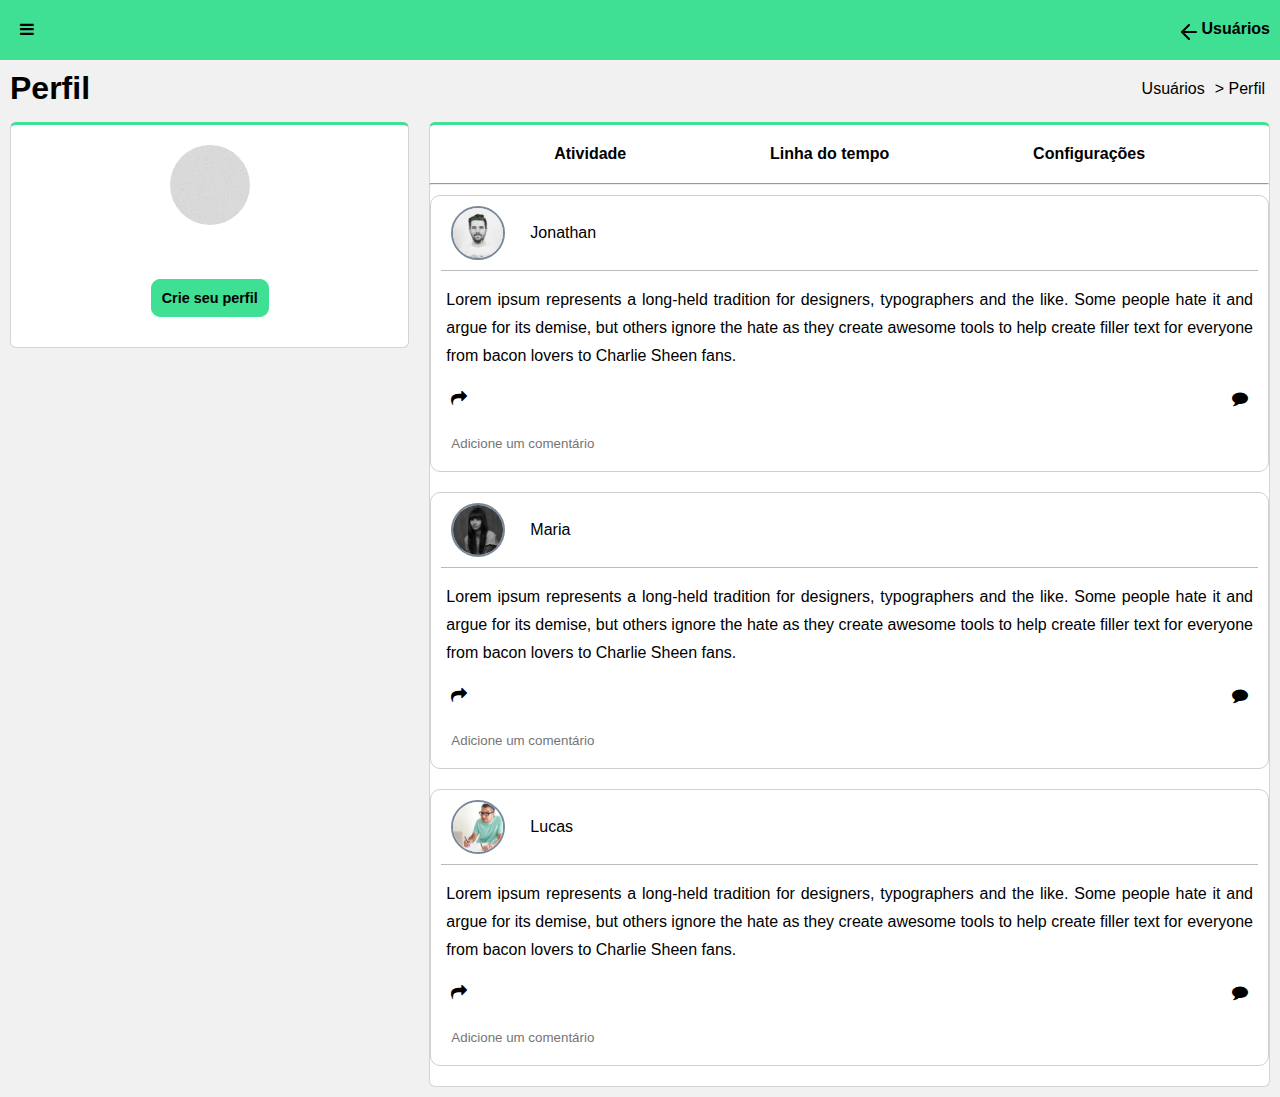
==== profile.html @ 114bc705 "profile" ====
<!DOCTYPE html>
<html lang="en">
    <head>
        <meta charset="UTF-8">
        <meta name="viewport" content="width=device-width, initial-scale=1.0">
        <title>Perfil</title>
        <link rel="stylesheet" href="styles/home.css">
        <link rel="stylesheet" href="styles/profile.css">
        <link rel="stylesheet" href="styles/responsive-profile.css">
        <link href="https://stackpath.bootstrapcdn.com/font-awesome/4.7.0/css/font-awesome.min.css" rel="stylesheet" integrity="sha384-wvfXpqpZZVQGK6TAh5PVlGOfQNHSoD2xbE+QkPxCAFlNEevoEH3Sl0sibVcOQVnN" crossorigin="anonymous">
        <link href="https://fonts.googleapis.com/css2?family=Fondamento&display=swap" rel="stylesheet">
    </head>
    <body>
        <div class="backdrop"></div>
        <header class="header">
            <div class="menu-content">
                <div class="icon-menu">
                    <i class="fa fa-bars"></i>
                </div>
                <div class="menu">
                    <div class="icon-users">
                        <i class="fa fa-users"></i>
                        <a href="index.html">Usuários</a>
                    </div>
                </div>
            </div>

            <div class="home">
                <a href="index.html">
                    <span></span>Usuários</a>
            </div>
        </header>
        <div class="title">
            <h1>Perfil</h1>
            <div id="breadcrumb">
                <p>Usuários</p>
                <p>> Perfil</p>
            </div>
        </div>
        <div class="content">
            <div class="profile">
                <div class="contentProfile">
                    <ul class="listProfile">
                        <li id="nameSettings">
                            <img src="/img/boxed-bg.jpg" alt="" class="profileImg">
                            <p><a href="#" id="btn-register">Crie seu perfil</a></p>
                        </li>
                        
                    </ul>
                </div>

            </div>
            <div class="content-timeline">
                <ul class="timeline">
                    <li id="activity">Atividade</li>
                    <li id="timeline">Linha do tempo</li>
                    <li id="settings">Configurações</li>
                </ul>
                <hr>
                <div class="pub-timeline">
                    <div class="pub activity-pub"></div>
                    <div class="pub timeline-pub">
                        <p class="registerNews">Cadastre-se para ver novas notificações</p>
                    </div>
                    <div class="pub settings-pub success">
                        <form action="" id="form-user-settings">
                            <div class="formSuccessAboutMe">
                                <h1>Novo perfil</h1>
                                <div class="form-group">
                                    <label for="name">Nome</label>
                                    <input type="text" name="name" id="name" placeholder="Nome" required="required">
                                </div>
                                <div class="form-group">
                                    <label for="email">Email</label>
                                    <input type="email" name="email" id="email" placeholder="Email" required="required">
                                </div>
                                <div class="form-group">
                                    <label for="experience">Experiência</label>
                                    <input type="text" name="experience" id="experience" placeholder="Experiência" required="required">
                                </div>
                                <div class="form-group">
                                    <img src="/img/boxed-bg.jpg" alt="" class="photo" style="width:200px; height: 200px; margin-bottom:10px;">
                                    <input type="file" name="photo" id="photo">
                                </div>
                                <div class="form-group">
                                    <label for="password">Crie uma senha</label>
                                    <input type="password" name="password" id="password" required="required">
                                </div>
                                <input type="checkbox" name="agree" id="agree" required="required">
                                Eu concordo com os termos e condições
                                <div class="form-group">
                                    <button type="submit" id="btn-updateAboutMe">Enviar</button>
                                </div>
                            </div>
                        </form>
                    </div>
                    <div class="pub settings-pub update">
                        <p class="registerNews">Cadastre-se para ver as configurações</p>
                    </div>
                </div>
            </div>
        </div>
        <script src="models/Profile.js"></script>
        <script src="controllers/ProfileController.js"></script>
        <script src="profile.js"></script>
    </body>
</html>
---- styles/home.css ----
* {
    margin: 0;
    padding: 0;
}
h1, p, a {
    font-family: 'Gill Sans', 'Gill Sans MT', Calibri, 'Trebuchet MS', sans-serif;
    text-decoration: none;
    color: black;
    outline: none;
}
body {
    background-color: rgb(241, 241, 241);
}
.content {
    display: flex;
}
.menu {
    width: 250px;
    background-color: rgb(65, 78, 78);
}
.content.users {
    flex: 1;
}
.header {
    height: 60px;
    width: 100%;
}
.header-users {
    height: 60px;
    background-color: rgb(63, 223, 148);
    display: flex;
    justify-content: space-between;
    align-items: center;
}
.icon-menu, .icon-user{
    cursor: pointer;
}
.icon-menu {
    margin-left: 10px;
}
.icon-user {
    margin-right: 10px;
    display: flex;
    align-items: center;
}
.icon-user img {
    margin-right: 5px;
    width: 30px;
    height: 30px;
    border-radius: 100%;
}
.icon-user-menu{
    display: flex;
    align-items: center;
    height: 80px;
    margin: 10px;
}
.icon-user-menu img {
    width: 40px;
    height: 40px;
    border-radius: 100%;
    margin-right: 15px;
}
.text-user {
    display: flex;
    flex-direction: column;
}
.text-user a {
    padding: 4px;
}
.title-menu {
    background-color: rgb(40, 48, 48);
    font-size: 0.5rem;
    text-transform: uppercase;
}
.title-menu h1 {
    padding: 10px;
}
.text-menu p {
    padding-top: 10px;
    padding-bottom: 10px;
}
.text-menu span {
    margin: 10px;
}
.text-menu-users {
    border-left: 5px solid rgb(39, 189, 89);
    cursor: pointer;
}
.text-menu-users:hover {
    border-left: 5px solid rgb(137, 224, 166);
}
section {
    width: 95%;
    margin: 10px auto;
}
.content-header {
    display: flex;
    justify-content: space-between;
}
.title-content-header h1 small {
    margin-left: 15px;
    color: rgb(89, 92, 95);
    font-family: Verdana, Geneva, Tahoma, sans-serif;
    font-size: 0.8rem;
}
.breadcrumb {
    margin-top: 5px;
    display: flex;
    list-style: none;
    align-items: center;
    font-size: 0.8rem;
}
.breadcrumb li {
    padding: 5px;
}
.breadcrumb li.active {
    color: rgb(89, 92, 95);
}
.content-container {
    display: flex;
    margin-top: 20px;
}
.table {
    flex: 2;
    background-color: rgb(255,255,255);
    margin-bottom: 20px;
    border-bottom: 2px solid rgb(209, 209, 209);
    font-family: 'Open Sans Condensed', sans-serif;
}
.table caption {
    font-size: 1.3rem;
    text-align: left;
    background-color: white;
    padding: 10px;
    border-radius: 5px 5px 0 0;
    font-family: Verdana, Geneva, Tahoma, sans-serif;
    border-top: 2px solid rgb(209, 209, 209);
}
.aside-right {
    flex: 1;
    margin-left: 20px;
}
.info {
    list-style: none;
    display: flex;
    justify-content: space-between;
}
.info li {
    width: 50%;
    height: 90px;
    border: none;
    cursor: default;
    border-radius: 6px;
}
#new-users {
    background-color: rgb(50, 50, 177);
    margin-right: 5px;
}
#new-users:hover {
    background-color: rgb(72, 72, 197);
}
#n-admins {
    background-color: rgb(230, 113, 18);
}
#n-admins:hover {
    background-color: rgb(241, 129, 36);
}
#new-users, #n-admins {
    display: flex;
    flex-direction: column;
    justify-content: center;
    align-items: center;
    font-size: 0.875rem;
    font-weight: 600;
}
#n-new-users, #n-new-admins{
    font-family: 'Segoe UI', Tahoma, Geneva, Verdana, sans-serif;
    font-weight: 700;
    font-size: 2.5rem;
    color: white;
}
.register {
    background-color: rgb(255,255,255);
    margin-top: 20px;
    border-top: 3px solid rgb(72, 72, 197);
    border-radius: 3px 3px 0 0;
}
.register label {
    font-size: 0.9rem;
    color: rgb(49, 56, 61);
    font-family: Verdana, Geneva, Tahoma, sans-serif;
    margin-bottom: 5px;
}
.form-group, .checkbox {
    display: flex;
    flex-direction: column;
    margin: 30px 15px 30px 15px;
}
.form-group input, .form-group select, .form-group radio, #btn-submit{
    padding: 10px;
    outline: none;
    border: 1px solid rgb(174, 182, 190);
    border-radius: 4px;
}
#inputPhoto {
    border: none;
}
#btn-submit {
    padding: 10px;
    background-color: rgb(50, 50, 177);
    border: 1px solid rgb(13, 24, 36);
    width: 100px;
}
#btn-submit:hover {
    background-color: rgb(92, 92, 204);
    cursor: pointer;
}
.register h1 {
    font-family: 'Open Sans Condensed', sans-serif;
    padding: 10px;
    color: royalblue;
    font-weight: 800;
}
/*====table users=====*/
.img-circle {
    width: 50px;
    height: 50px;
    border-radius: 100%;
}
#table-users {
    text-align: center;
    font-family: Verdana, Geneva, Tahoma, sans-serif;
}
.line {
    border: 2px solid rgb(194, 194, 194);
    border-radius: 8px;
    background-color: rgb(236, 245, 242);
    margin: 15px;
}
#table-users tr li {
    padding: 10px;
    display: block;
}
.btn {
    border: none;
    outline: none;
    border-radius: 2px;
    color: white;
    cursor: pointer;
    width: 35px;
    height: 35px;
    margin: 5px;
}

.btn-primary {
    background-color: rgb(92, 92, 204);
    border: 1px solid rgb(92, 92, 204);
}
.btn-primary:hover, .btn-danger:hover {
    border: 1px solid rgb(59, 59, 59);
}
.btn-danger {
    border: 1px solid red;
    background-color: red;
}
/*====================*/
.has-error input {
    border: 1px solid red;
}
.has-error label {
    color: red;
}
.btn-default {
    background-color: lightslategray;
    padding: 10px;
    border: 1px solid rgb(13, 24, 36);
    border-radius: 5px;
    width: 100px;
    margin-top: 10px;
}
.photo {
    max-height: 128px;
    max-width: 128px;
}
---- styles/profile.css ----
* {
    margin: 0;
    padding: 0;
}
p, a {
    font-family: 'Gill Sans', 'Gill Sans MT', Calibri, 'Trebuchet MS', sans-serif;
    text-decoration: none;
    color: black;
}
body, .profile{
    background-color: rgb(241, 241, 241);
}
.menu {
    position: fixed;
    left: -80vh;
    top: 0;
    height: 100vh;
    z-index: 2;
    transition: 200ms left linear;
}
.icon-users {
    display: flex;
    margin: 30px 10px 0 10px;
}
.icon-users a {
    margin-left: 10px;
}
.open {
    left: 0;
}
.backdrop.open {
    background-color: rgba(0,0,0,.8);
    position: fixed;
    width: 100%;
    height: 100vh;
    z-index: 1;
    top: 0;
    left: 0;
    transition: 400ms;
}
header {
    height: 60px;
    width: 100%;
    height: 60px;
    background-color: rgb(63, 223, 148);
    display: flex;
    align-items: center;
    justify-content: space-between;
}
header i {
    margin-left: 10px;
    cursor: pointer;
}
header a {
    display: flex;
    font-weight: 700;
    margin-right: 10px;
}
header a span {
    width: 20px;
    height: 20px;
    margin-right: 5px;
    background-image: url('/img/arrow-left.svg');
}
.content {
    display: flex;
}
.title {
    margin: 10px 10px 5px 10px; 
    display: flex;
    justify-content: space-between;
    font-family: Verdana, Geneva, Tahoma, sans-serif;
}
#breadcrumb {
    display: flex;
    align-items: center;
}
#breadcrumb p {
    padding: 5px;
}
.profile {
    flex: 1;
}
.content-timeline {
    flex: 2;
}
.about, .content-timeline {
    border-top: 5px solid rgb(128, 180, 240);
}
.contentProfile, .about, .content-timeline  {
    background-color: white;
    margin: 10px;
    border-radius: 6px;
    border: 1px solid rgb(212, 212, 212);
    border-top: 3px solid rgb(63, 223, 148);
}
.contentProfile .listProfile {
    display: flex;
    flex-direction: column;
    justify-content: center;
    align-items: center;
    list-style: none;
}
.contentProfile .listProfile .profileImg {
    width: 80px;
    height: 80px;
    border-radius: 100%;
    margin: 20px;
}
.contentProfile .listProfile #nameSettings {
    text-align: center;
}
.contentProfile .listProfile li a {
    padding: 10px;
}
.contentProfile .listInfo {
    list-style: none;
    width: 90%;
    text-align: center;
    margin-bottom: 10px;
}
.contentProfile .listInfo li {
    padding: 20px;
}
.listInfo div {
    display: flex;
    justify-content: space-between;
}
.listInfo li {
    font-family: 'Abel', sans-serif;
    font-size: 0.9rem;
}
.about h1 {
    font-family: 'Fondamento', cursive;
}
.about {
    margin-top: 30px;
}
.about h1 {
    margin: 20px 10px 10px 10px;
    color: rgb(42, 156, 90);
    border-bottom: 1px solid lightslategrey;
}
.aboutMe {
    display: flex;
    flex-direction: column;
    list-style: none;
    width: 100%;
}
.aboutMe li {
    padding: 10px;
    margin-bottom: 15px;
}
.aboutMe li h4 {
    font-family: 'Gill Sans', 'Gill Sans MT', Calibri, 'Trebuchet MS', sans-serif;
    margin-bottom: 5px;
}
.timeline {
    display: flex;
    list-style: none;
    justify-content: space-evenly;
    align-items: center;
    background-color: white;
    text-align: center;
    border-radius: 6px 6px 0 0;
}
.timeline li {
    padding: 10px;
    cursor: pointer;
    font-family: 'Gill Sans', 'Gill Sans MT', Calibri, 'Trebuchet MS', sans-serif;
    margin: 10px;
    font-weight: 800;
}
.timeline li:hover {
    color: rgb(250, 250, 250);
    background-color: rgb(55, 207, 118);
    border-radius: 7px;
}
/*========================*/
.pub {
    width: 100%;
    display: block;
    margin-top: 10px;
}
.pub h1 {
    font-family: 'Open Sans Condensed', sans-serif;
    font-size: 1.2rem;
    color: royalblue;
    font-weight: 600;
    margin: 20px;
}
/*===activity====*/
.activity-pub {
    display: block;
}
#activity-users {
    border: 1px solid rgb(207, 207, 207);
    margin-bottom: 20px;
    border-radius: 10px;    
}
.activity-pub input {
    width: 85%;
    padding: 10px;
    margin: 0 10px 10px 10px;
    outline: none;
    border: none;
}
#profile-head {
    display: flex;
    align-items: center;
    margin: 0 10px 10px 10px;
    border-bottom: 1px solid rgb(187, 187, 187);
}
.img-circle {
    width: 50px;
    height: 50px;
    border-radius: 100%;
    border: 2px solid lightslategray;
    margin: 10px;
}
.activity-pub p {
    text-align: justify;
    margin: 15px;
    line-height: 28px;
}
#icons-activity {
    margin: 20px;
    display: flex;
    justify-content: space-between;
}
#icons-activity i {
    padding: 5;
}
/*===timeline====*/
.timeline-pub {
    margin-left: 5px;
    display: none;
}
.registerNews {
    text-align: center;
    color: rgb(56, 56, 212);
    font-weight: 600;
}
.email, .request, .comment {
    margin: 20px;
    background-color: rgb(235, 235, 235);
    border: 1px solid lightsteelblue;
}
#email-text {
    text-align: justify;
    margin: 20px;
}
.email-head {
    display: flex;
    justify-content: space-between;
    padding: 10px;
    border-bottom: 1px solid lightslategrey;
}
#btn-readMore, #btn-deleteEmail {
    padding: 6px;
    border: none;
    outline: none;
    cursor: pointer;
    border-radius: 4px;
}
#btn-readMore:hover, #btn-deleteEmail:hover {
    background-color: rgb(184, 184, 184);
    color: rgb(37, 37, 37);
    border: 1px solid black;
}
.buttons {
    margin: 20px;
}
#btn-readMore {
    background-color: rgb(56, 56, 212);
    border: 1px solid rgb(56, 56, 212);
}
#btn-deleteEmail {
    background-color: rgb(185, 25, 25);
    border: 1px solid rgb(185, 25, 25);
}
.request {
    display: flex;
    align-items: center;
}
.request img {
    width: 60px;
    height: 60px;
    border-radius: 100%;
    margin: 20px;
    border: 2px solid gray;
}
/*===settings====*/
#btn-register {
    background-color: rgb(63, 223, 148);
    border: 1px solid rgb(63, 223, 148);
    font-size: 0.9rem;
    padding: 10px;
    margin: 30px;
    display: block;
    border-radius: 9px;
    font-family: Verdana, Geneva, Tahoma, sans-serif;
    font-weight: 800;
}
#btn-register:active {
    background-color: rgb(71, 245, 164);
}
.settings-pub {
    display: none;
}
.settings-pub form {
    display: flex;
    flex-direction: column;
    justify-content: center;
    width: 90%;
    align-items: center;
}
.settings-pub form input[type=checkbox] {
    margin-left: 20px;
}
.settings-pub .form-group {
    margin: 20px;
}
.settings-pub .form-group input {
    width: 100%;
    padding: 12px;
    border: 1px solid rgb(170, 170, 170);
    outline: none;
    border-radius: 3px;
}
.settings-pub .form-group input:hover, .settings-pub .form-group input:focus {
    border: 1px solid rgb(44, 170, 97);
}
#btn-updateAboutMe {
    padding: 10px;
    border: 1px solid rgb(36, 121, 85);
    outline: none;
    border-radius: 5px;
    background-color: rgb(63, 223, 148);
    cursor: pointer;
}
#comment-content {
    margin: 20px;
}
#comment-head {
    padding: 10px;
    display: flex;
    justify-content: space-between;
    align-items: center;
    border-bottom: 1px solid gray;
}
.comment button {
    margin: 0 20px 20px 20px;
    padding: 10px;
    border: 1px solid rgb(209, 149, 93);
    background-color: rgb(212, 209, 24);
    outline: none;
    cursor: pointer;
    border-radius: 5px;
}
---- styles/responsive-profile.css ----
@media screen and (max-width:800px) {
    .content {
        display: flex;
        flex-direction: column;
    }
    .timeline {
        margin-top: 10px;
    }
}
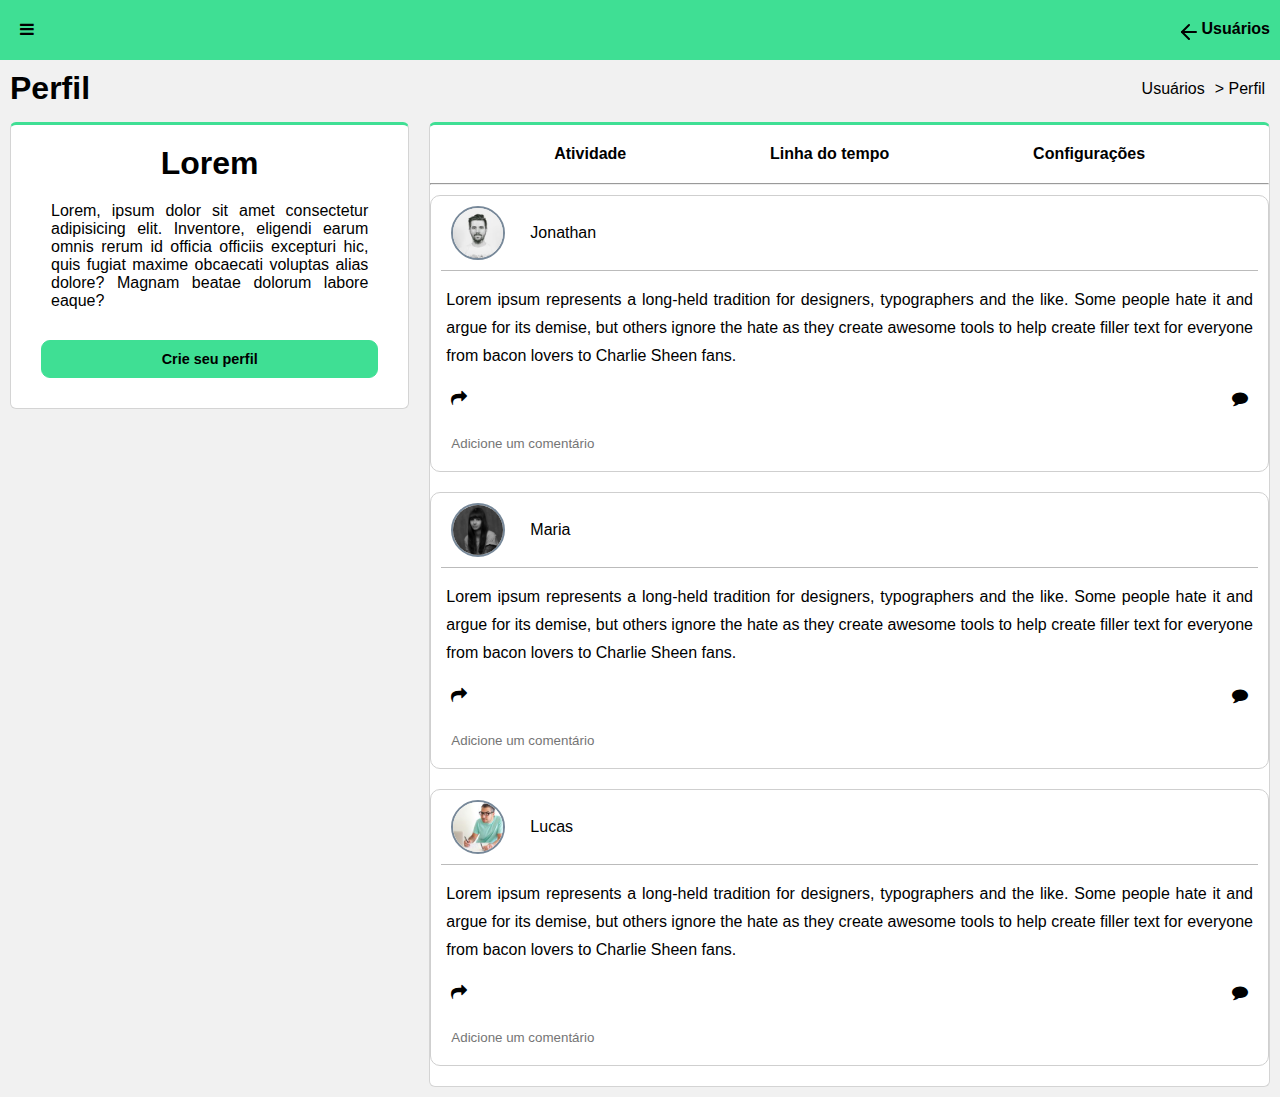
==== commit bdb921af: "profile" ====
--- a/profile.html
+++ b/profile.html
@@ -42,10 +42,15 @@
                 <div class="contentProfile">
                     <ul class="listProfile">
                         <li id="nameSettings">
-                            <img src="/img/boxed-bg.jpg" alt="" class="profileImg">
-                            <p><a href="#" id="btn-register">Crie seu perfil</a></p>
+                            <div id="description">
+                                <h1>Lorem</h1>
+                                <p>Lorem, ipsum dolor sit amet consectetur adipisicing elit. Inventore, eligendi earum omnis rerum id officia officiis excepturi hic, quis fugiat maxime obcaecati voluptas alias dolore? Magnam beatae dolorum labore eaque?</p>
+                            </div>
+                            <p>
+                                <a href="#" id="btn-register">Crie seu perfil</a>
+                            </p>
                         </li>
-                        
+
                     </ul>
                 </div>
 
--- a/styles/profile.css
+++ b/styles/profile.css
@@ -84,6 +84,12 @@
 .content-timeline {
     flex: 2;
 }
+#description, #description p {
+    margin: 20px;
+}
+#description p {
+    text-align: justify;
+}
 .about, .content-timeline {
     border-top: 5px solid rgb(128, 180, 240);
 }
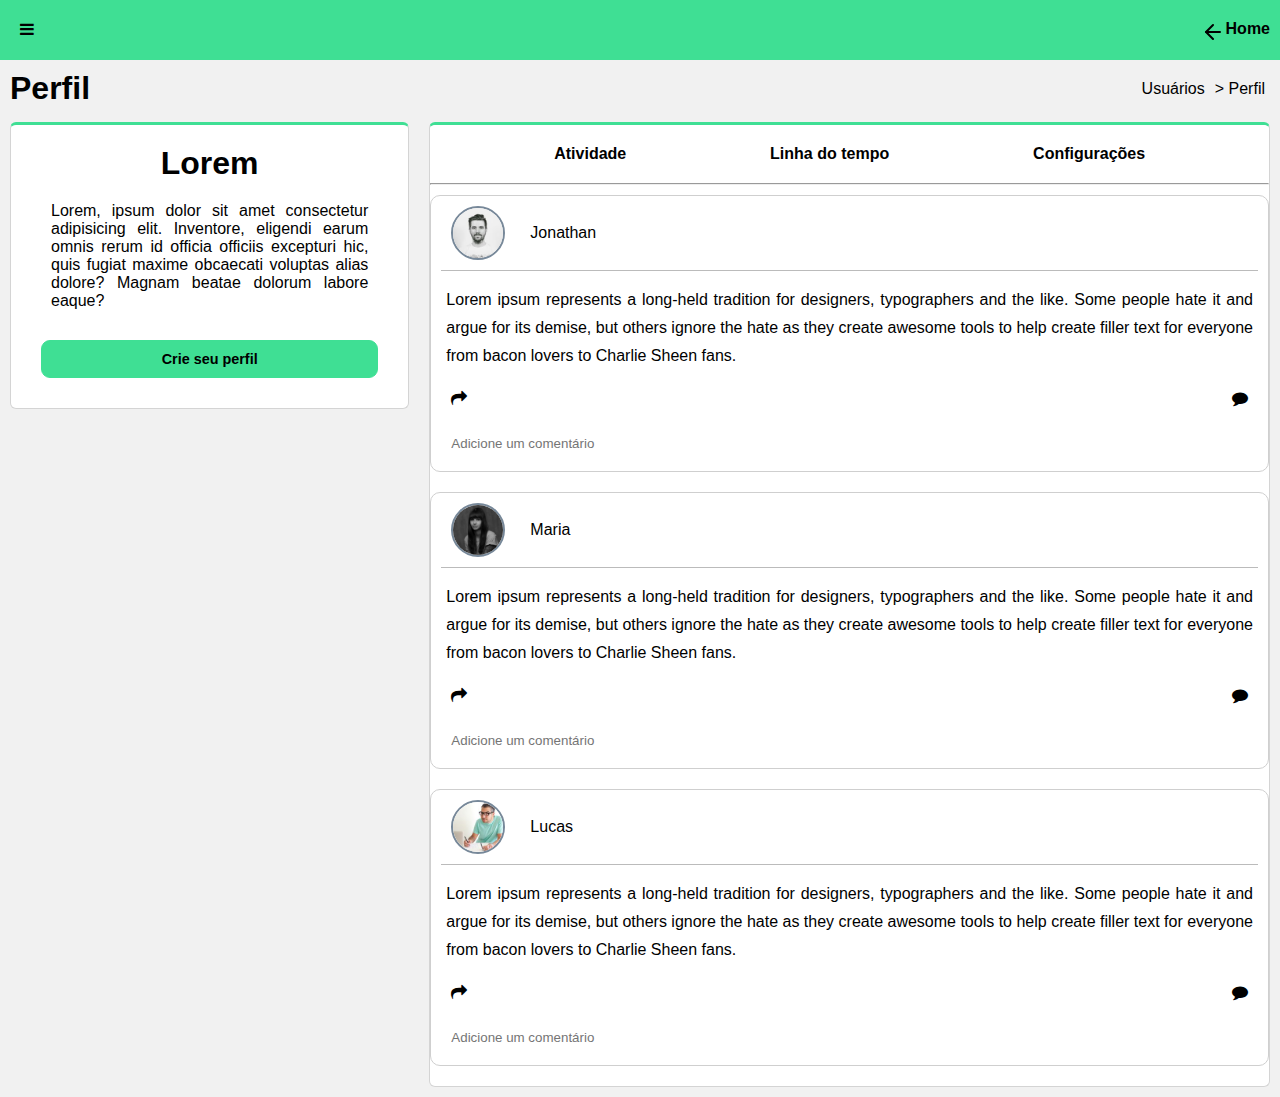
==== commit 36adb60b: "profile" ====
--- a/profile.html
+++ b/profile.html
@@ -27,7 +27,7 @@
 
             <div class="home">
                 <a href="index.html">
-                    <span></span>Usuários</a>
+                    <span></span>Home</a>
             </div>
         </header>
         <div class="title">
@@ -91,8 +91,7 @@
                                     <label for="password">Crie uma senha</label>
                                     <input type="password" name="password" id="password" required="required">
                                 </div>
-                                <input type="checkbox" name="agree" id="agree" required="required">
-                                Eu concordo com os termos e condições
+                                <input type="checkbox" name="agree" id="agree" required="required"><label for="agree">Eu concordo com os <b>termos e condições</b></label>
                                 <div class="form-group">
                                     <button type="submit" id="btn-updateAboutMe">Enviar</button>
                                 </div>
@@ -105,6 +104,7 @@
                 </div>
             </div>
         </div>
+        <script src="classes/Utils.js"></script>
         <script src="models/Profile.js"></script>
         <script src="controllers/ProfileController.js"></script>
         <script src="profile.js"></script>
--- a/styles/profile.css
+++ b/styles/profile.css
@@ -224,6 +224,9 @@
     border: 2px solid lightslategray;
     margin: 10px;
 }
+#profile-head img, #profile-head p, #icons-activity i {
+    cursor: pointer;
+}
 .activity-pub p {
     text-align: justify;
     margin: 15px;
@@ -337,13 +340,20 @@
 .settings-pub .form-group input:hover, .settings-pub .form-group input:focus {
     border: 1px solid rgb(44, 170, 97);
 }
+#btn-updateAboutMe, .btn-cancel {
+    padding: 10px;
+    outline: none;
+    border-radius: 5px;
+    cursor: pointer;
+}
+.btn-cancel {
+    border: 1px solid rgb(144, 144, 144);
+    background-color: rgb(195, 195, 195);
+    margin-top: 20px;
+}
 #btn-updateAboutMe {
-    padding: 10px;
     border: 1px solid rgb(36, 121, 85);
-    outline: none;
-    border-radius: 5px;
     background-color: rgb(63, 223, 148);
-    cursor: pointer;
 }
 #comment-content {
     margin: 20px;
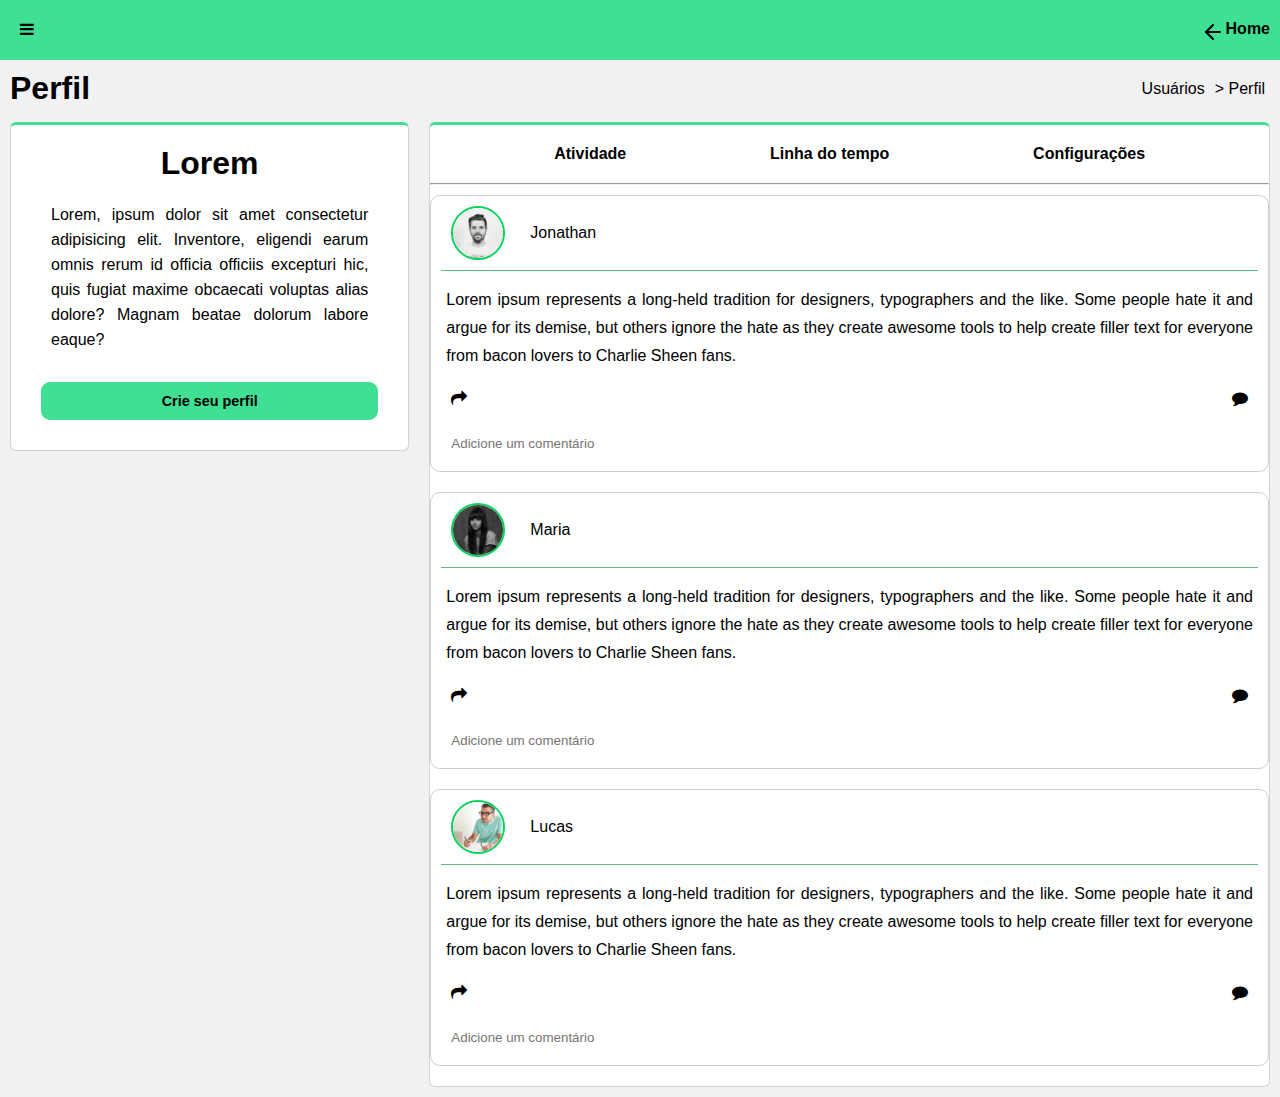
==== commit 61fa1ecf: "localStorage" ====
--- a/profile.html
+++ b/profile.html
@@ -11,6 +11,7 @@
         <link href="https://fonts.googleapis.com/css2?family=Fondamento&display=swap" rel="stylesheet">
     </head>
     <body>
+        <div id="editedProfile"></div>
         <div class="backdrop"></div>
         <header class="header">
             <div class="menu-content">
@@ -68,7 +69,7 @@
                         <p class="registerNews">Cadastre-se para ver novas notificações</p>
                     </div>
                     <div class="pub settings-pub success">
-                        <form action="" id="form-user-settings">
+                        <form action="index.html" method="GET" id="form-user-settings">
                             <div class="formSuccessAboutMe">
                                 <h1>Novo perfil</h1>
                                 <div class="form-group">
--- a/styles/profile.css
+++ b/styles/profile.css
@@ -89,6 +89,7 @@
 }
 #description p {
     text-align: justify;
+    line-height: 25px;
 }
 .about, .content-timeline {
     border-top: 5px solid rgb(128, 180, 240);
@@ -215,13 +216,13 @@
     display: flex;
     align-items: center;
     margin: 0 10px 10px 10px;
-    border-bottom: 1px solid rgb(187, 187, 187);
+    border-bottom: 0.5px solid rgb(96, 189, 135);
 }
 .img-circle {
     width: 50px;
     height: 50px;
     border-radius: 100%;
-    border: 2px solid lightslategray;
+    border: 2px solid rgb(1, 212, 89);
     margin: 10px;
 }
 #profile-head img, #profile-head p, #icons-activity i {
@@ -231,6 +232,7 @@
     text-align: justify;
     margin: 15px;
     line-height: 28px;
+    font-family: 'Segoe UI', Tahoma, Geneva, Verdana, sans-serif;
 }
 #icons-activity {
     margin: 20px;
@@ -249,6 +251,7 @@
     text-align: center;
     color: rgb(56, 56, 212);
     font-weight: 600;
+    margin-bottom: 30px;
 }
 .email, .request, .comment {
     margin: 20px;
@@ -340,24 +343,49 @@
 .settings-pub .form-group input:hover, .settings-pub .form-group input:focus {
     border: 1px solid rgb(44, 170, 97);
 }
-#btn-updateAboutMe, .btn-cancel {
+#btn-updateAboutMe, .btn-cancel, .btn-delete {
     padding: 10px;
     outline: none;
     border-radius: 5px;
     cursor: pointer;
-}
-.btn-cancel {
-    border: 1px solid rgb(144, 144, 144);
-    background-color: rgb(195, 195, 195);
-    margin-top: 20px;
 }
 #btn-updateAboutMe {
     border: 1px solid rgb(36, 121, 85);
     background-color: rgb(63, 223, 148);
+    width: 70%;
+}
+#btn-updateAboutMe:hover {
+    background-color: rgb(111, 233, 176);
+}
+#buttonsUpdate {
+    display: flex;
+    width: 100%;
+    margin-top: 10px;
+}
+.buttonsUpdate {
+    margin-left: 40px;
+}
+.btn-cancel, .btn-delete {
+    flex: 1;
+}
+.btn-cancel {
+    border: 1px solid rgb(189, 189, 189);
+    background-color: rgb(141, 141, 141);
+    margin-right: 5px;
+}
+.btn-cancel:hover {
+    background-color: rgb(212, 212, 212);
+}
+.btn-delete {
+    border: 1px solid rgb(195, 0, 0);
+    background-color: red;
+}
+.btn-delete:hover {
+    background-color: rgb(255, 31, 31);
 }
 #comment-content {
     margin: 20px;
-}
+} 
 #comment-head {
     padding: 10px;
     display: flex;
@@ -373,4 +401,50 @@
     outline: none;
     cursor: pointer;
     border-radius: 5px;
+}
+/*====================================*/
+#editedProfileConfig {
+    display: flex;
+    flex-direction: column;
+    align-items: center;
+    justify-content: center;
+    background-color: rgba(0,0,0,.9325);
+    position: fixed;
+    width: 100%;
+    height: 100vh;
+    z-index: 1;
+    top: 0;
+    left: 0;
+    transition: 400ms;
+}
+#editedProfileConfig h1 {
+    color: white;
+}
+.renderComments {
+    display: block;
+    margin-left: 10px;
+    margin-right: 10px;
+}
+.renderComments li {
+    display: flex;
+    justify-content: space-between;
+    align-items: center;
+    margin: 2px;
+}
+.renderComments li p {
+    margin: 0;
+    margin-left: 10px;
+}
+.renderComments li i {
+    margin-right: 5px;
+    cursor: pointer;
+    padding: 3px;
+}
+.renderComments .icons-comments {
+    display: flex;
+    align-items: center;
+}
+.selected {
+    color: rgb(1, 212, 89);
+    transition: 200ms;
 }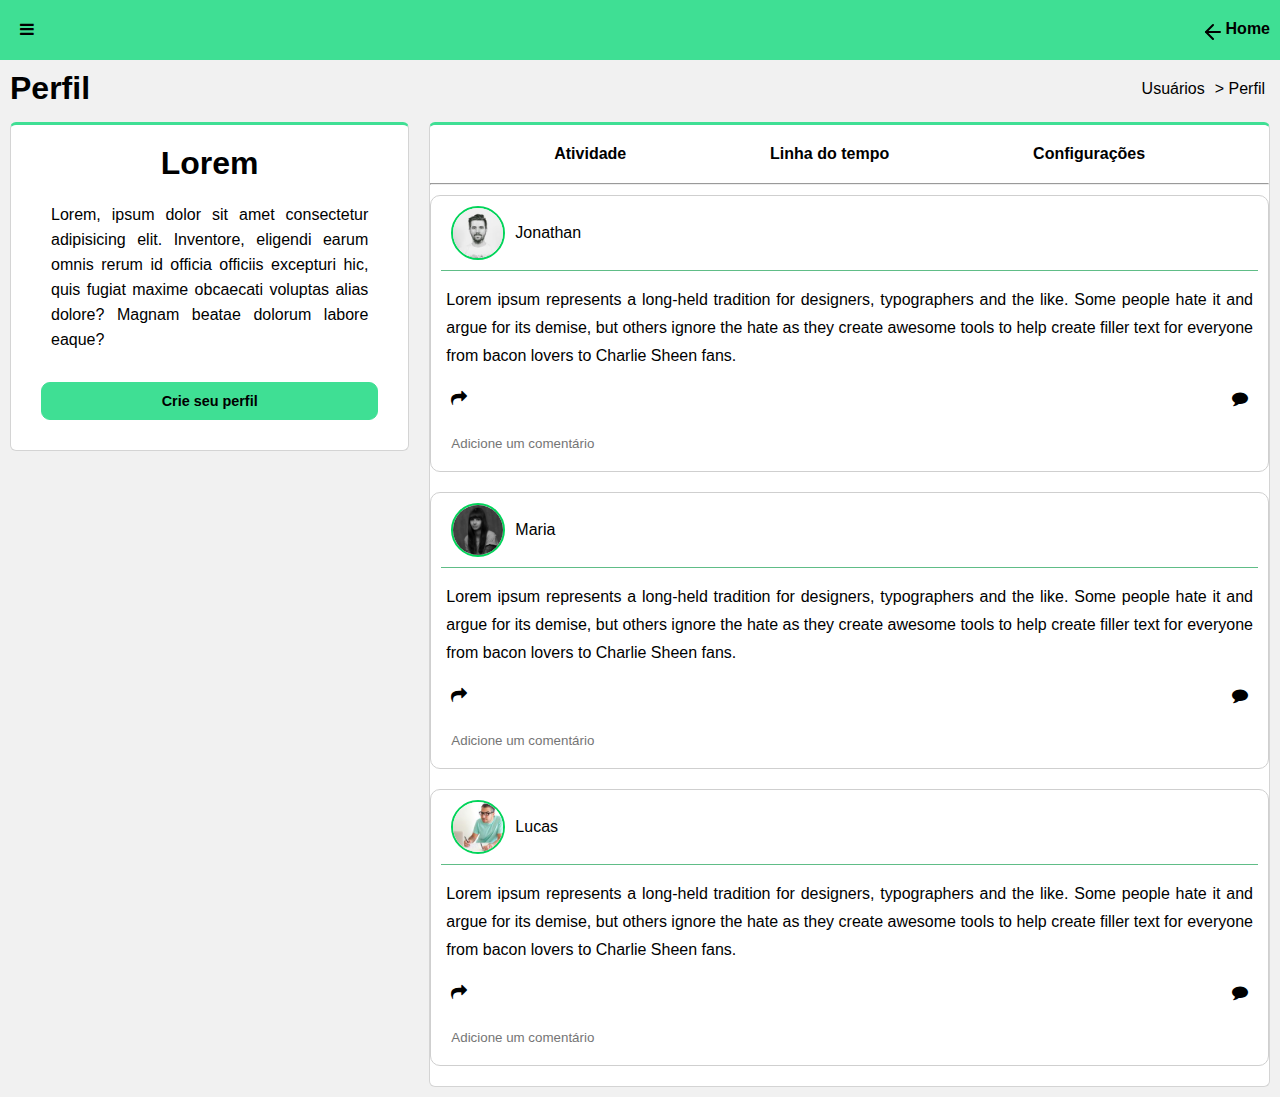
==== commit fe64d074: "profile" ====
--- a/profile.html
+++ b/profile.html
@@ -19,9 +19,12 @@
                     <i class="fa fa-bars"></i>
                 </div>
                 <div class="menu">
+                    <div class="content-menu">
+                    <p>MENU</p>
                     <div class="icon-users">
                         <i class="fa fa-users"></i>
                         <a href="index.html">Usuários</a>
+                    </div>
                     </div>
                 </div>
             </div>
--- a/styles/home.css
+++ b/styles/home.css
@@ -43,23 +43,14 @@
     display: flex;
     align-items: center;
 }
-.icon-user img {
-    margin-right: 5px;
-    width: 30px;
-    height: 30px;
-    border-radius: 100%;
-}
-.icon-user-menu{
-    display: flex;
-    align-items: center;
-    height: 80px;
-    margin: 10px;
-}
-.icon-user-menu img {
-    width: 40px;
-    height: 40px;
-    border-radius: 100%;
-    margin-right: 15px;
+.icon-user-menu {
+    display: flex;
+    align-items: center;
+    margin-bottom: 5px;
+}
+.icon-user-menu a {
+    padding: 10px;
+    margin-left: 2px;
 }
 .text-user {
     display: flex;
@@ -72,6 +63,7 @@
     background-color: rgb(40, 48, 48);
     font-size: 0.5rem;
     text-transform: uppercase;
+    text-align: center;
 }
 .title-menu h1 {
     padding: 10px;
@@ -83,11 +75,11 @@
 .text-menu span {
     margin: 10px;
 }
-.text-menu-users {
+.text-menu-users, .icon-user-menu {
     border-left: 5px solid rgb(39, 189, 89);
     cursor: pointer;
 }
-.text-menu-users:hover {
+.text-menu-users:hover,  .icon-user-menu:hover {
     border-left: 5px solid rgb(137, 224, 166);
 }
 section {
--- a/styles/profile.css
+++ b/styles/profile.css
@@ -20,7 +20,13 @@
 }
 .icon-users {
     display: flex;
-    margin: 30px 10px 0 10px;
+    margin: 20px 10px 10px 10px;
+    border-bottom: 1px solid rgb(44, 44, 44);
+}
+.content-menu p {
+    margin: 10px;
+    font-weight: 800;
+    text-align: center;
 }
 .icon-users a {
     margin-left: 10px;
@@ -228,7 +234,7 @@
 #profile-head img, #profile-head p, #icons-activity i {
     cursor: pointer;
 }
-.activity-pub p {
+#text-activity-card p {
     text-align: justify;
     margin: 15px;
     line-height: 28px;
@@ -241,6 +247,24 @@
 }
 #icons-activity i {
     padding: 5;
+}
+#align-comment {
+    display: flex;
+    flex-direction: column;
+    margin: 20px;
+    border-bottom: 1px solid rgb(200, 209, 219);
+}
+#align-comment {
+    text-align: justify;
+}
+.renderComments li {
+    list-style: none;
+}
+#align-p {
+    display: flex;
+    justify-content: space-between;
+    align-items: center;
+    margin-bottom: 5px;
 }
 /*===timeline====*/
 .timeline-pub {
@@ -420,31 +444,7 @@
 #editedProfileConfig h1 {
     color: white;
 }
-.renderComments {
-    display: block;
-    margin-left: 10px;
-    margin-right: 10px;
-}
-.renderComments li {
-    display: flex;
-    justify-content: space-between;
-    align-items: center;
-    margin: 2px;
-}
-.renderComments li p {
-    margin: 0;
-    margin-left: 10px;
-}
-.renderComments li i {
-    margin-right: 5px;
-    cursor: pointer;
-    padding: 3px;
-}
-.renderComments .icons-comments {
-    display: flex;
-    align-items: center;
-}
 .selected {
     color: rgb(1, 212, 89);
     transition: 200ms;
-}+} 